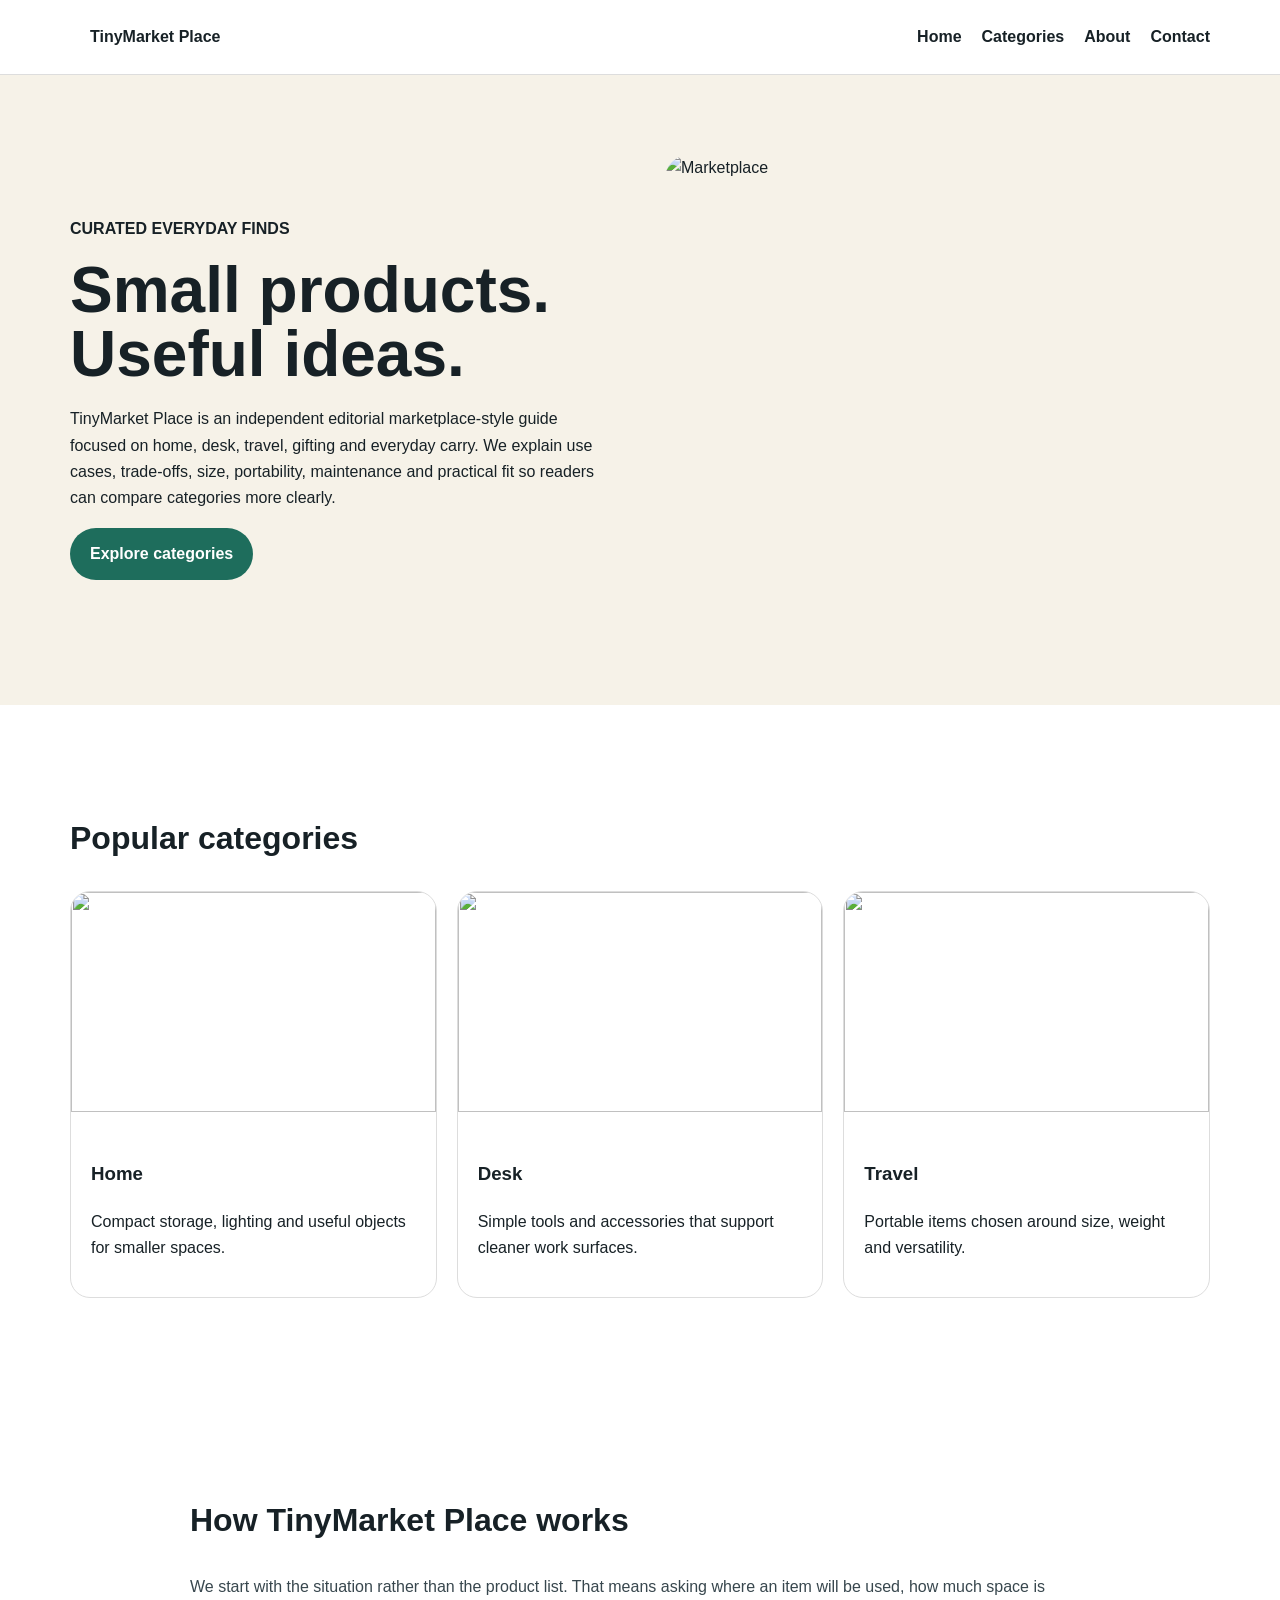
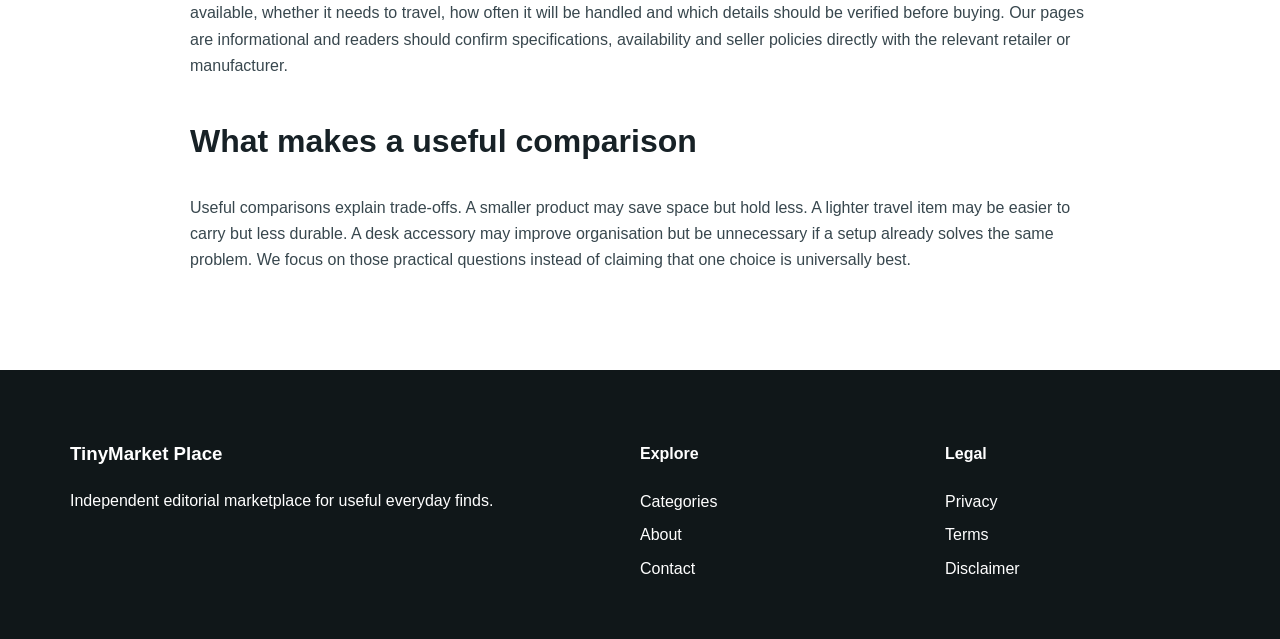
==== index.html @ 058a45a5 "Add files via upload" ====
<!doctype html><html lang="en"><head><meta charset="utf-8"><meta name="viewport" content="width=device-width,initial-scale=1">
<title>TinyMarket Place | Curated Everyday Finds</title><meta name="description" content="TinyMarket Place editorial marketplace guides."><link rel="stylesheet" href="assets/css/style.css"></head><body>
<header><div class="shell nav"><a class="brand" href="index.html">TinyMarket Place</a><nav><a href="index.html">Home</a><a href="categories.html">Categories</a><a href="about.html">About</a><a href="contact.html">Contact</a></nav></div></header>
<main><section class="hero"><div class="shell hero-grid"><div><p><b>CURATED EVERYDAY FINDS</b></p><h1>Small products. Useful ideas.</h1><p>TinyMarket Place is an independent editorial marketplace-style guide focused on home, desk, travel, gifting and everyday carry. We explain use cases, trade-offs, size, portability, maintenance and practical fit so readers can compare categories more clearly.</p><a class="btn" href="categories.html">Explore categories</a></div><img src="https://images.unsplash.com/photo-1441986300917-64674bd600d8?auto=format&fit=crop&w=1200&q=85" alt="Marketplace"></div></section>
<section class="section"><div class="shell"><h2>Popular categories</h2><div class="cards">
<div class="card"><img src="https://images.unsplash.com/photo-1493663284031-b7e3aefcae8e?auto=format&fit=crop&w=900&q=82"><div><h3>Home</h3><p>Compact storage, lighting and useful objects for smaller spaces.</p></div></div>
<div class="card"><img src="https://images.unsplash.com/photo-1499750310107-5fef28a66643?auto=format&fit=crop&w=900&q=82"><div><h3>Desk</h3><p>Simple tools and accessories that support cleaner work surfaces.</p></div></div>
<div class="card"><img src="https://images.unsplash.com/photo-1488646953014-85cb44e25828?auto=format&fit=crop&w=900&q=82"><div><h3>Travel</h3><p>Portable items chosen around size, weight and versatility.</p></div></div>
</div></div></section>
<section class="section"><div class="shell prose"><h2>How TinyMarket Place works</h2><p>We start with the situation rather than the product list. That means asking where an item will be used, how much space is available, whether it needs to travel, how often it will be handled and which details should be verified before buying. Our pages are informational and readers should confirm specifications, availability and seller policies directly with the relevant retailer or manufacturer.</p><h2>What makes a useful comparison</h2><p>Useful comparisons explain trade-offs. A smaller product may save space but hold less. A lighter travel item may be easier to carry but less durable. A desk accessory may improve organisation but be unnecessary if a setup already solves the same problem. We focus on those practical questions instead of claiming that one choice is universally best.</p></div></section></main>
<footer><div class="shell footer-grid"><div><h3>TinyMarket Place</h3><p>Independent editorial marketplace for useful everyday finds.</p></div><div><h4>Explore</h4><a href="categories.html">Categories</a><a href="about.html">About</a><a href="contact.html">Contact</a></div><div><h4>Legal</h4><a href="privacy.html">Privacy</a><a href="terms.html">Terms</a><a href="disclaimer.html">Disclaimer</a></div></div></footer>
</body></html>
---- assets/css/style.css ----
body{margin:0;font-family:Arial,sans-serif;color:#172126;line-height:1.65}.shell{width:min(1140px,calc(100% - 40px));margin:auto}
header{position:sticky;top:0;background:#fff;border-bottom:1px solid #ddd;z-index:10}.nav{height:74px;display:flex;align-items:center;justify-content:space-between}
.brand{font-weight:800;text-decoration:none;color:#172126}.nav a{margin-left:20px;text-decoration:none;color:#172126;font-weight:700}
.hero,.page-hero{padding:80px 0}.hero{background:#f6f2e8}.page-hero{background:#1e6d5c;color:#fff}.hero-grid{display:grid;grid-template-columns:1fr 1fr;gap:50px;align-items:center}
h1{font-size:64px;line-height:1;margin:0 0 20px}h2{font-size:32px}.hero img,.card img{width:100%;object-fit:cover}.hero img{height:470px;border-radius:24px}
.section{padding:80px 0}.cards{display:grid;grid-template-columns:repeat(3,1fr);gap:20px}.card{border:1px solid #ddd;border-radius:20px;overflow:hidden}.card img{height:220px}.card div{padding:20px}
.btn{display:inline-block;background:#1e6d5c;color:#fff;text-decoration:none;padding:13px 20px;border-radius:999px;font-weight:800}.prose{max-width:900px}.prose p{color:#38474e}.prose h2{margin-top:36px}
footer{background:#101719;color:#fff;padding:50px 0}.footer-grid{display:grid;grid-template-columns:2fr 1fr 1fr;gap:40px}.footer-grid a{display:block;color:#fff;text-decoration:none;margin:7px 0}
@media(max-width:800px){.hero-grid,.cards,.footer-grid{grid-template-columns:1fr}h1{font-size:44px}.nav nav{display:none}}
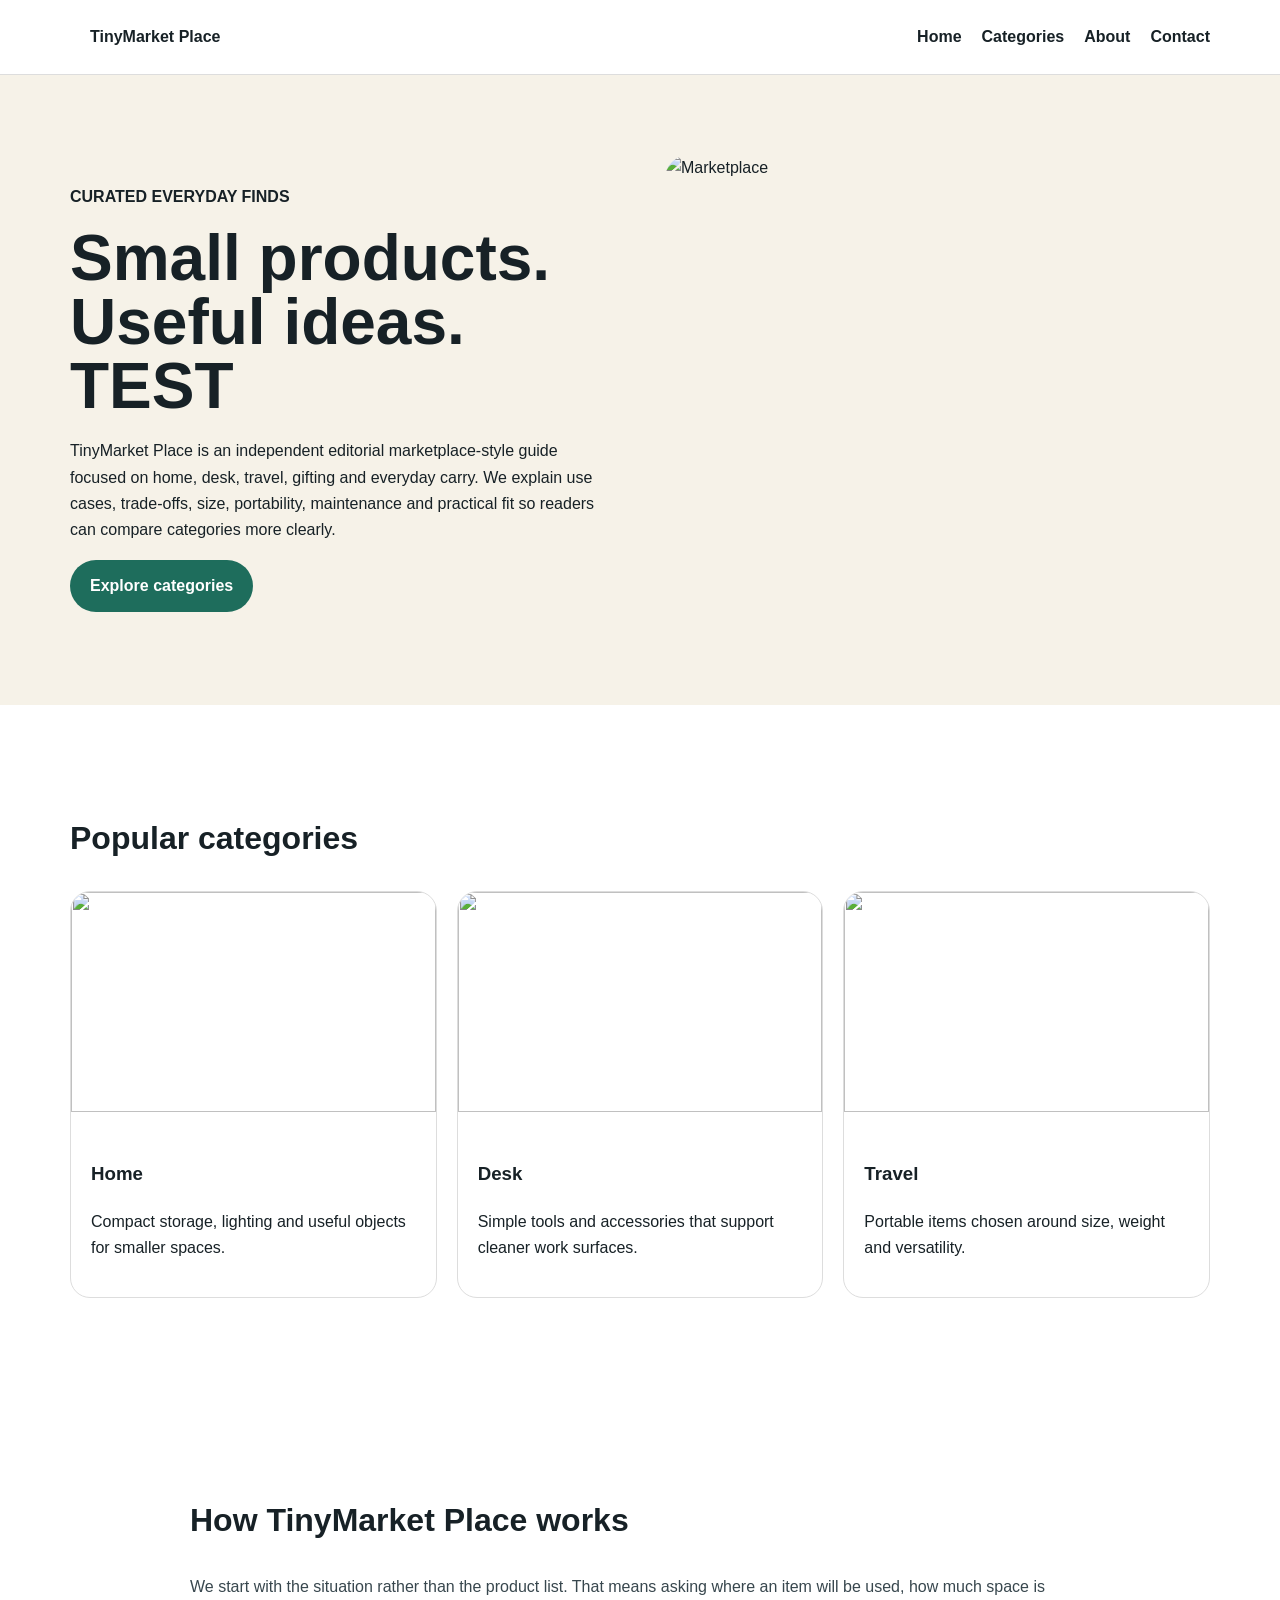
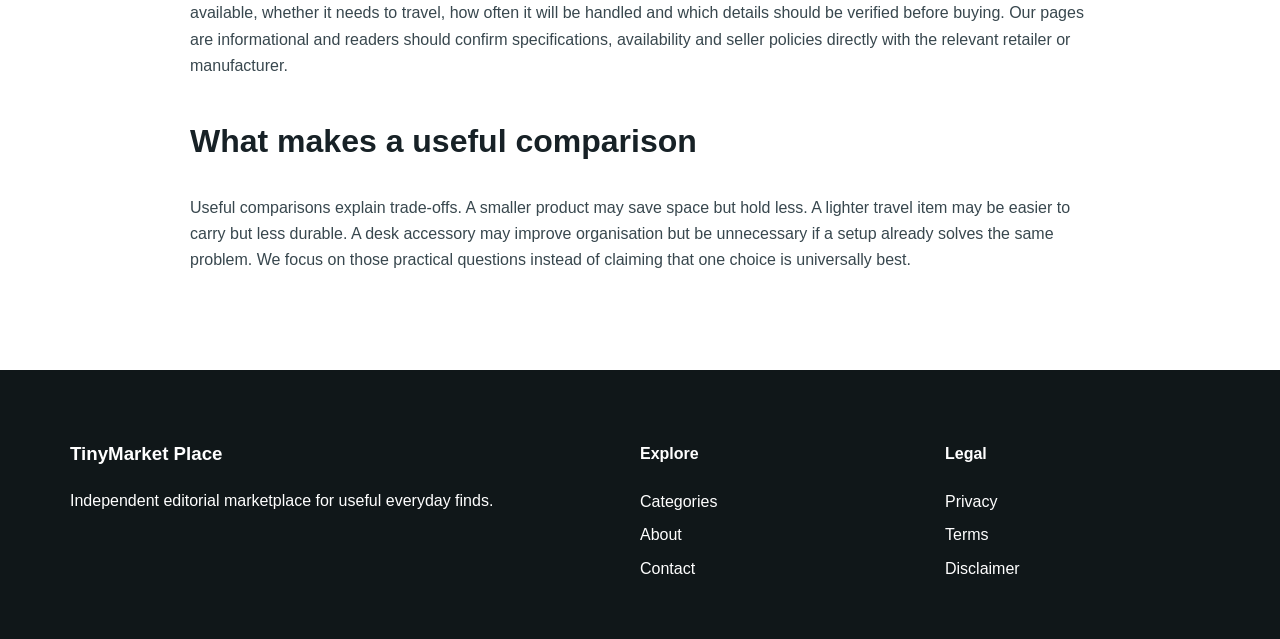
==== commit 917ba745: "Update index from Make" ====
--- a/index.html
+++ b/index.html
@@ -1,12 +1,12 @@
-<!doctype html><html lang="en"><head><meta charset="utf-8"><meta name="viewport" content="width=device-width,initial-scale=1">
-<title>TinyMarket Place | Curated Everyday Finds</title><meta name="description" content="TinyMarket Place editorial marketplace guides."><link rel="stylesheet" href="assets/css/style.css"></head><body>
-<header><div class="shell nav"><a class="brand" href="index.html">TinyMarket Place</a><nav><a href="index.html">Home</a><a href="categories.html">Categories</a><a href="about.html">About</a><a href="contact.html">Contact</a></nav></div></header>
-<main><section class="hero"><div class="shell hero-grid"><div><p><b>CURATED EVERYDAY FINDS</b></p><h1>Small products. Useful ideas.</h1><p>TinyMarket Place is an independent editorial marketplace-style guide focused on home, desk, travel, gifting and everyday carry. We explain use cases, trade-offs, size, portability, maintenance and practical fit so readers can compare categories more clearly.</p><a class="btn" href="categories.html">Explore categories</a></div><img src="https://images.unsplash.com/photo-1441986300917-64674bd600d8?auto=format&fit=crop&w=1200&q=85" alt="Marketplace"></div></section>
-<section class="section"><div class="shell"><h2>Popular categories</h2><div class="cards">
-<div class="card"><img src="https://images.unsplash.com/photo-1493663284031-b7e3aefcae8e?auto=format&fit=crop&w=900&q=82"><div><h3>Home</h3><p>Compact storage, lighting and useful objects for smaller spaces.</p></div></div>
-<div class="card"><img src="https://images.unsplash.com/photo-1499750310107-5fef28a66643?auto=format&fit=crop&w=900&q=82"><div><h3>Desk</h3><p>Simple tools and accessories that support cleaner work surfaces.</p></div></div>
-<div class="card"><img src="https://images.unsplash.com/photo-1488646953014-85cb44e25828?auto=format&fit=crop&w=900&q=82"><div><h3>Travel</h3><p>Portable items chosen around size, weight and versatility.</p></div></div>
-</div></div></section>
-<section class="section"><div class="shell prose"><h2>How TinyMarket Place works</h2><p>We start with the situation rather than the product list. That means asking where an item will be used, how much space is available, whether it needs to travel, how often it will be handled and which details should be verified before buying. Our pages are informational and readers should confirm specifications, availability and seller policies directly with the relevant retailer or manufacturer.</p><h2>What makes a useful comparison</h2><p>Useful comparisons explain trade-offs. A smaller product may save space but hold less. A lighter travel item may be easier to carry but less durable. A desk accessory may improve organisation but be unnecessary if a setup already solves the same problem. We focus on those practical questions instead of claiming that one choice is universally best.</p></div></section></main>
-<footer><div class="shell footer-grid"><div><h3>TinyMarket Place</h3><p>Independent editorial marketplace for useful everyday finds.</p></div><div><h4>Explore</h4><a href="categories.html">Categories</a><a href="about.html">About</a><a href="contact.html">Contact</a></div><div><h4>Legal</h4><a href="privacy.html">Privacy</a><a href="terms.html">Terms</a><a href="disclaimer.html">Disclaimer</a></div></div></footer>
+<!doctype html><html lang="en"><head><meta charset="utf-8"><meta name="viewport" content="width=device-width,initial-scale=1">
+<title>TinyMarket Place | Curated Everyday Finds</title><meta name="description" content="TinyMarket Place editorial marketplace guides."><link rel="stylesheet" href="assets/css/style.css"></head><body>
+<header><div class="shell nav"><a class="brand" href="index.html">TinyMarket Place</a><nav><a href="index.html">Home</a><a href="categories.html">Categories</a><a href="about.html">About</a><a href="contact.html">Contact</a></nav></div></header>
+<main><section class="hero"><div class="shell hero-grid"><div><p><b>CURATED EVERYDAY FINDS</b></p><h1>Small products. Useful ideas. TEST</h1><p>TinyMarket Place is an independent editorial marketplace-style guide focused on home, desk, travel, gifting and everyday carry. We explain use cases, trade-offs, size, portability, maintenance and practical fit so readers can compare categories more clearly.</p><a class="btn" href="categories.html">Explore categories</a></div><img src="https://images.unsplash.com/photo-1441986300917-64674bd600d8?auto=format&fit=crop&w=1200&q=85" alt="Marketplace"></div></section>
+<section class="section"><div class="shell"><h2>Popular categories</h2><div class="cards">
+<div class="card"><img src="https://images.unsplash.com/photo-1493663284031-b7e3aefcae8e?auto=format&fit=crop&w=900&q=82"><div><h3>Home</h3><p>Compact storage, lighting and useful objects for smaller spaces.</p></div></div>
+<div class="card"><img src="https://images.unsplash.com/photo-1499750310107-5fef28a66643?auto=format&fit=crop&w=900&q=82"><div><h3>Desk</h3><p>Simple tools and accessories that support cleaner work surfaces.</p></div></div>
+<div class="card"><img src="https://images.unsplash.com/photo-1488646953014-85cb44e25828?auto=format&fit=crop&w=900&q=82"><div><h3>Travel</h3><p>Portable items chosen around size, weight and versatility.</p></div></div>
+</div></div></section>
+<section class="section"><div class="shell prose"><h2>How TinyMarket Place works</h2><p>We start with the situation rather than the product list. That means asking where an item will be used, how much space is available, whether it needs to travel, how often it will be handled and which details should be verified before buying. Our pages are informational and readers should confirm specifications, availability and seller policies directly with the relevant retailer or manufacturer.</p><h2>What makes a useful comparison</h2><p>Useful comparisons explain trade-offs. A smaller product may save space but hold less. A lighter travel item may be easier to carry but less durable. A desk accessory may improve organisation but be unnecessary if a setup already solves the same problem. We focus on those practical questions instead of claiming that one choice is universally best.</p></div></section></main>
+<footer><div class="shell footer-grid"><div><h3>TinyMarket Place</h3><p>Independent editorial marketplace for useful everyday finds.</p></div><div><h4>Explore</h4><a href="categories.html">Categories</a><a href="about.html">About</a><a href="contact.html">Contact</a></div><div><h4>Legal</h4><a href="privacy.html">Privacy</a><a href="terms.html">Terms</a><a href="disclaimer.html">Disclaimer</a></div></div></footer>
 </body></html>
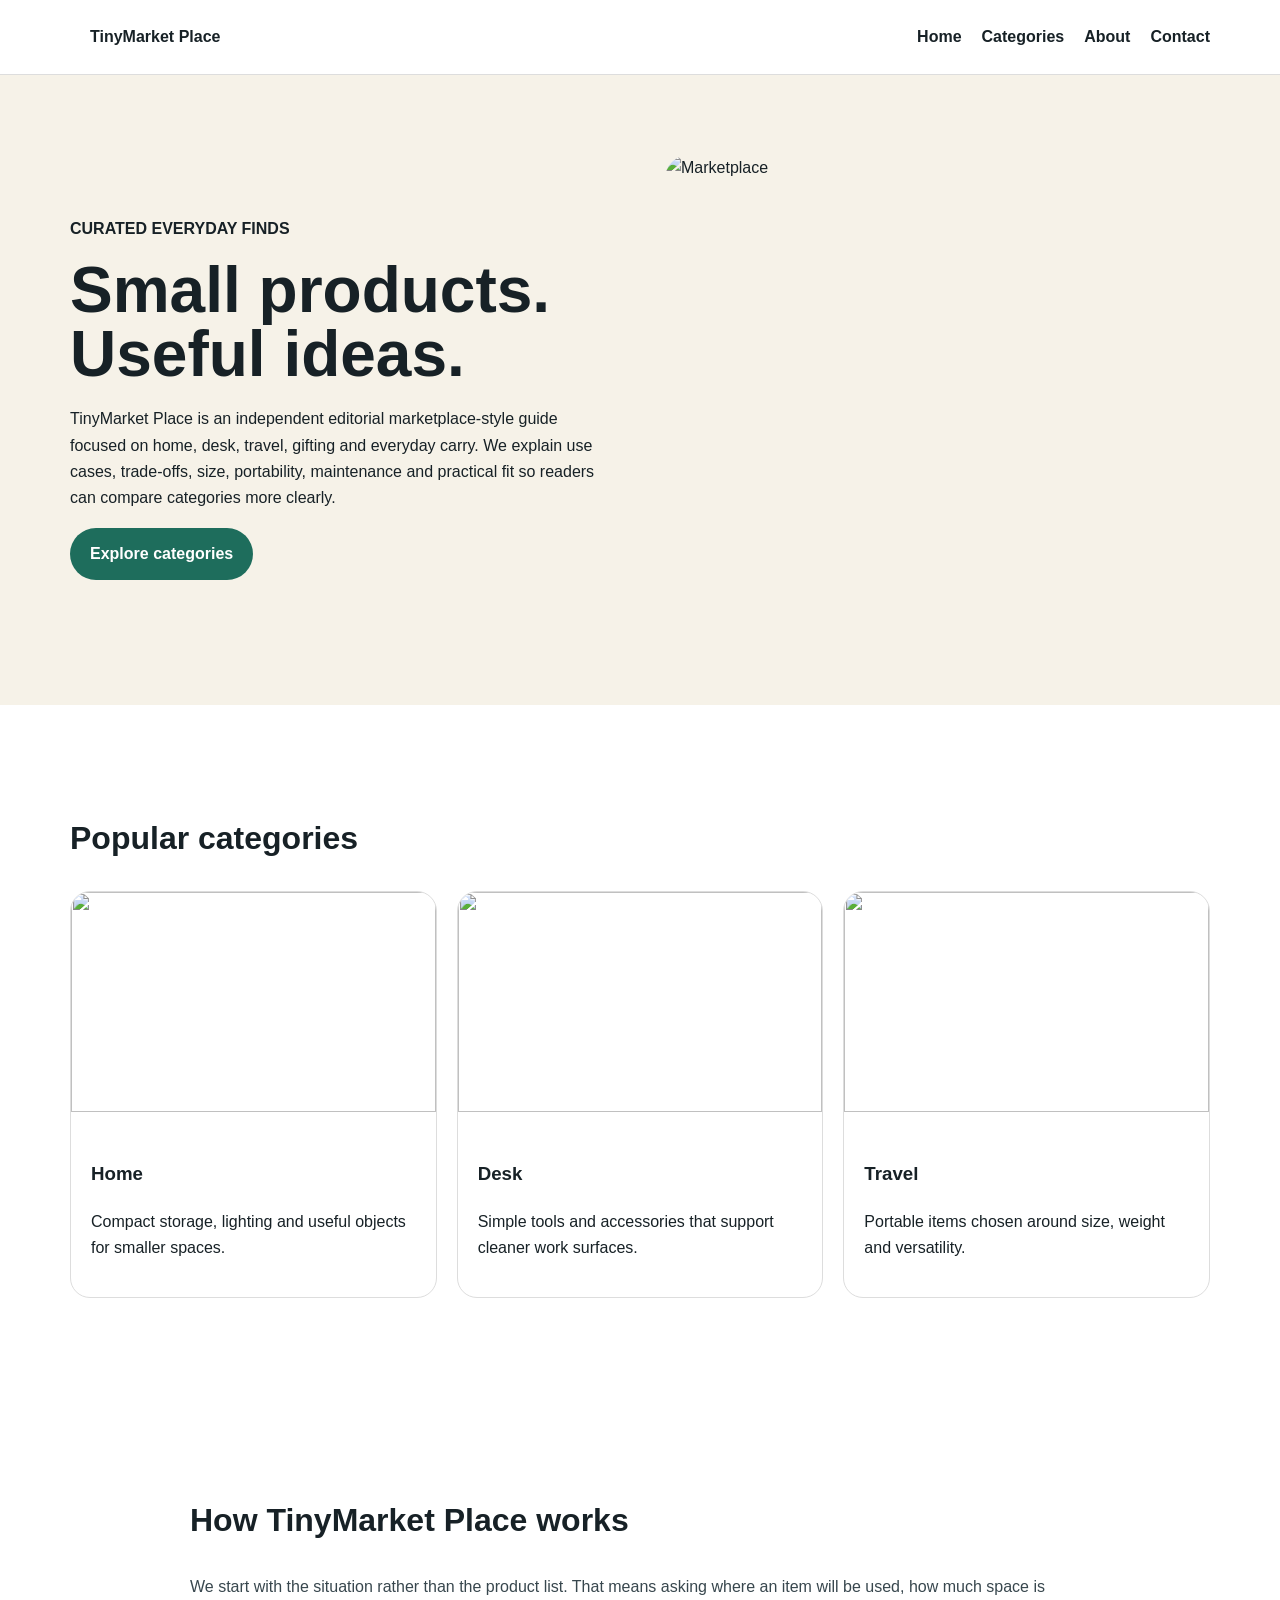
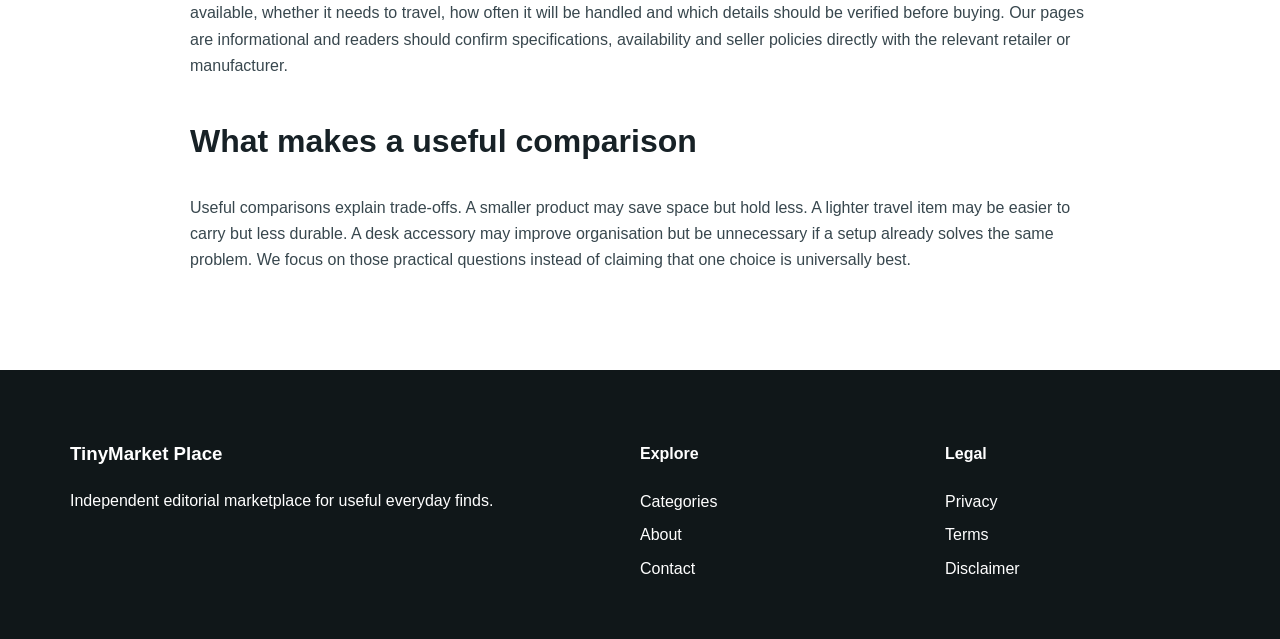
==== commit 36ddba17: "Update index from Make" ====
--- a/index.html
+++ b/index.html
@@ -1,7 +1,7 @@
 <!doctype html><html lang="en"><head><meta charset="utf-8"><meta name="viewport" content="width=device-width,initial-scale=1">
 <title>TinyMarket Place | Curated Everyday Finds</title><meta name="description" content="TinyMarket Place editorial marketplace guides."><link rel="stylesheet" href="assets/css/style.css"></head><body>
 <header><div class="shell nav"><a class="brand" href="index.html">TinyMarket Place</a><nav><a href="index.html">Home</a><a href="categories.html">Categories</a><a href="about.html">About</a><a href="contact.html">Contact</a></nav></div></header>
-<main><section class="hero"><div class="shell hero-grid"><div><p><b>CURATED EVERYDAY FINDS</b></p><h1>Small products. Useful ideas. TEST</h1><p>TinyMarket Place is an independent editorial marketplace-style guide focused on home, desk, travel, gifting and everyday carry. We explain use cases, trade-offs, size, portability, maintenance and practical fit so readers can compare categories more clearly.</p><a class="btn" href="categories.html">Explore categories</a></div><img src="https://images.unsplash.com/photo-1441986300917-64674bd600d8?auto=format&fit=crop&w=1200&q=85" alt="Marketplace"></div></section>
+<main><section class="hero"><div class="shell hero-grid"><div><p><b>CURATED EVERYDAY FINDS</b></p><h1>Small products. Useful ideas.</h1><p>TinyMarket Place is an independent editorial marketplace-style guide focused on home, desk, travel, gifting and everyday carry. We explain use cases, trade-offs, size, portability, maintenance and practical fit so readers can compare categories more clearly.</p><a class="btn" href="categories.html">Explore categories</a></div><img src="https://images.unsplash.com/photo-1441986300917-64674bd600d8?auto=format&fit=crop&w=1200&q=85" alt="Marketplace"></div></section>
 <section class="section"><div class="shell"><h2>Popular categories</h2><div class="cards">
 <div class="card"><img src="https://images.unsplash.com/photo-1493663284031-b7e3aefcae8e?auto=format&fit=crop&w=900&q=82"><div><h3>Home</h3><p>Compact storage, lighting and useful objects for smaller spaces.</p></div></div>
 <div class="card"><img src="https://images.unsplash.com/photo-1499750310107-5fef28a66643?auto=format&fit=crop&w=900&q=82"><div><h3>Desk</h3><p>Simple tools and accessories that support cleaner work surfaces.</p></div></div>
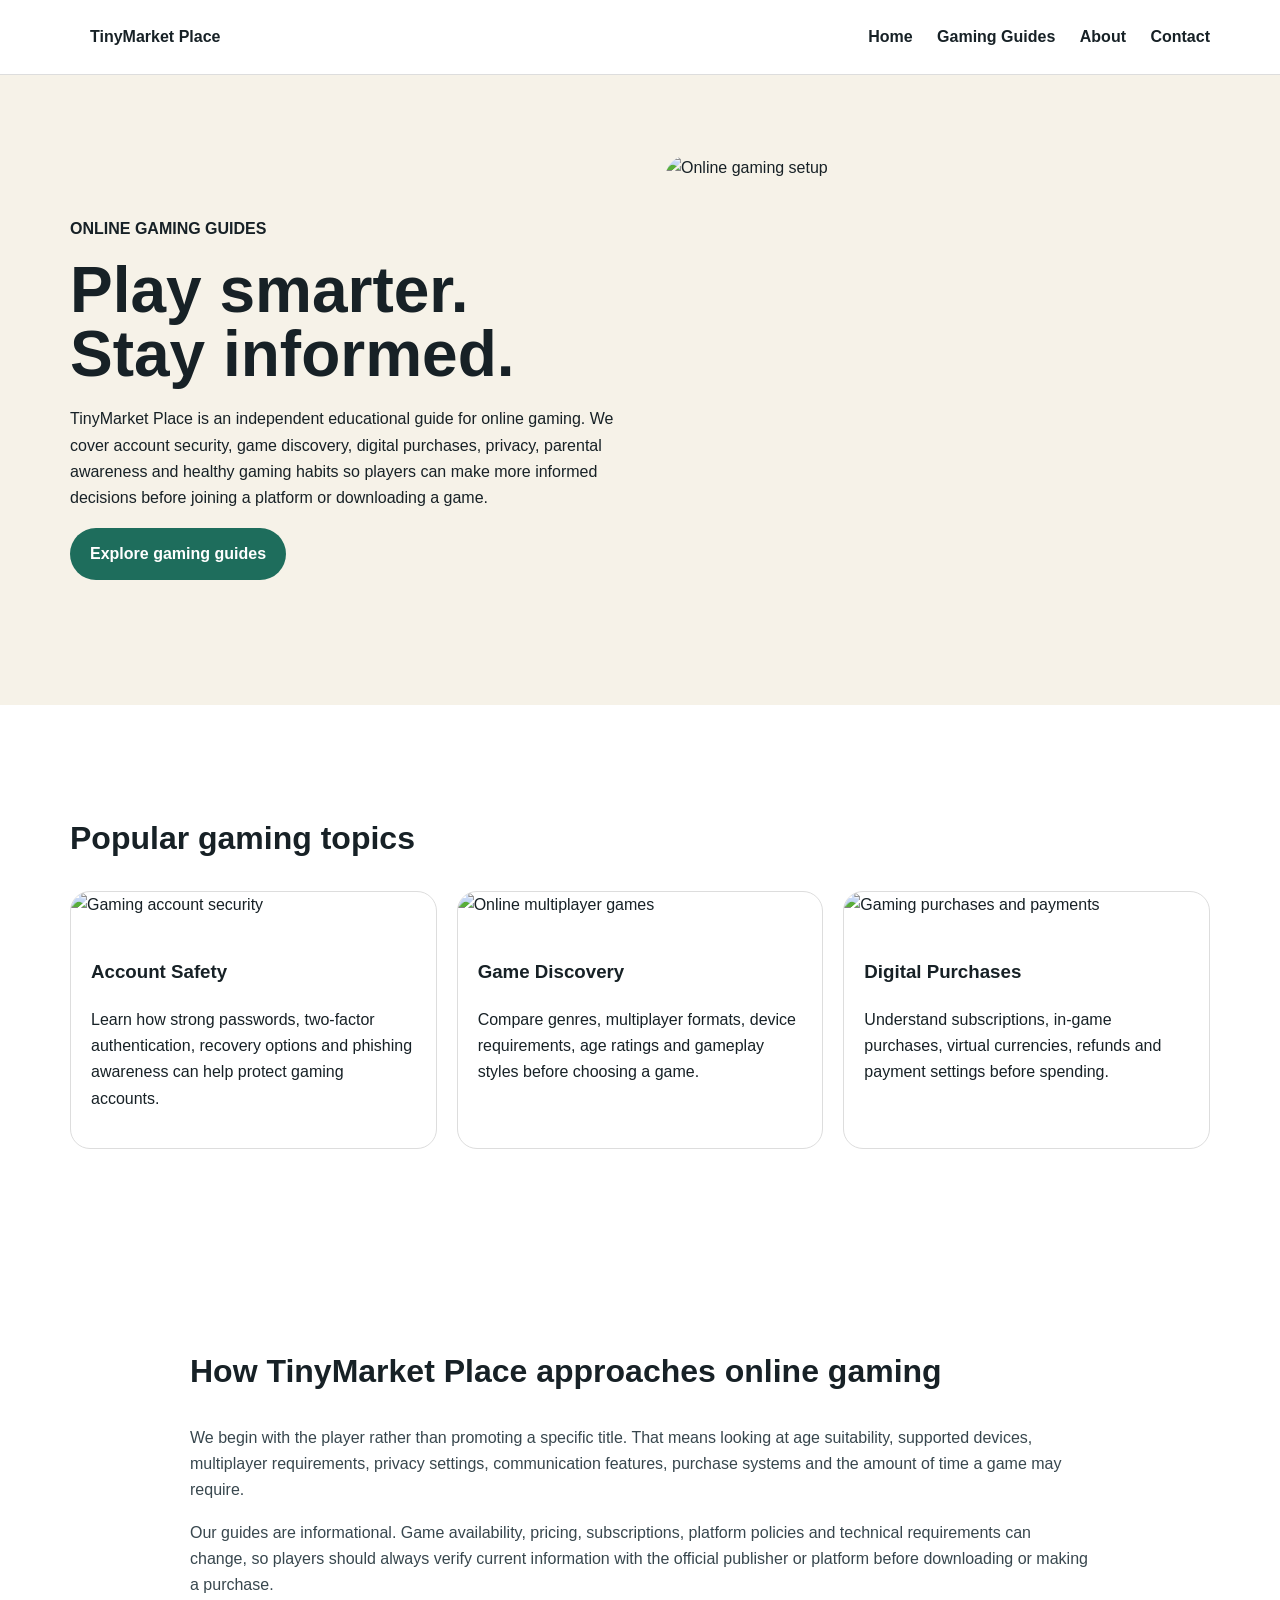
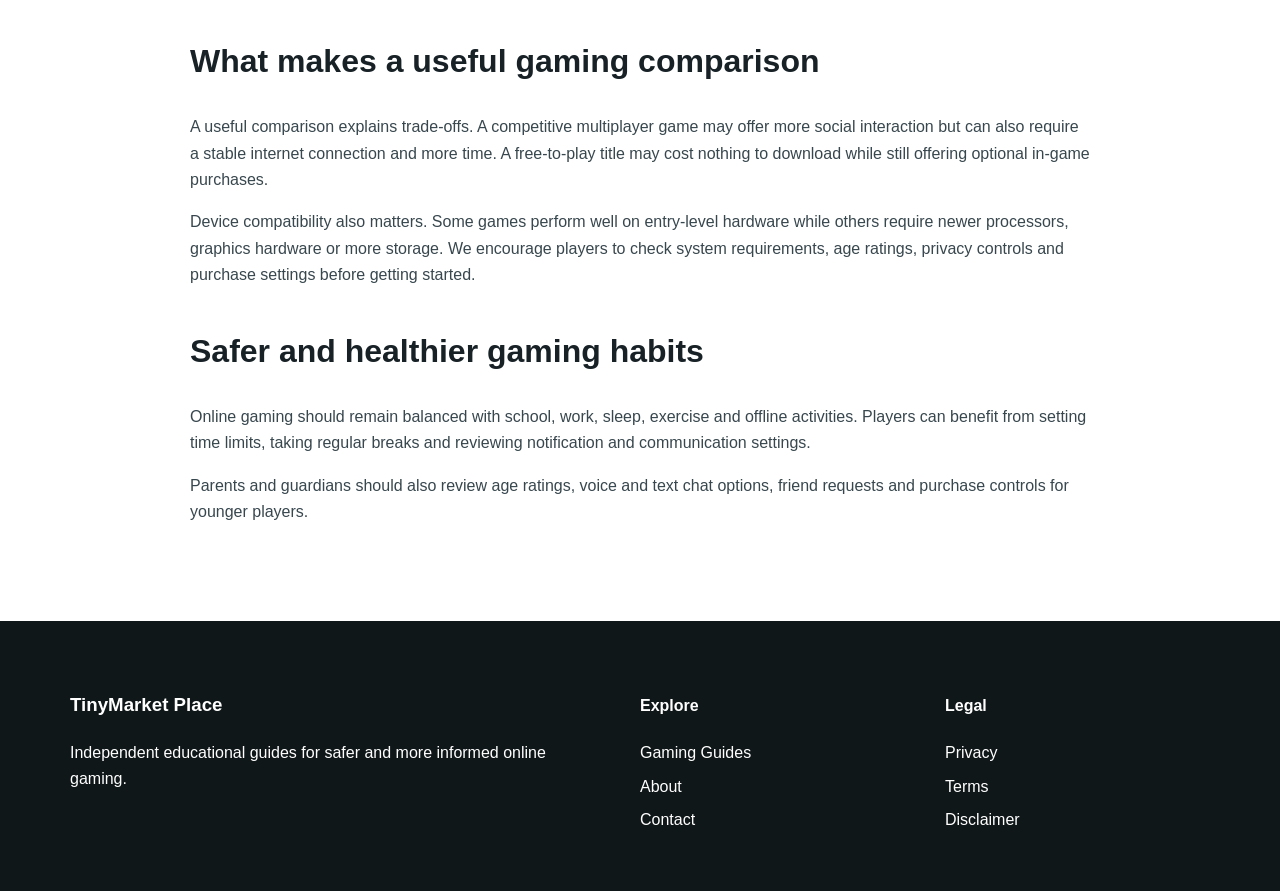
==== commit 8828db23: "Update index from Make" ====
--- a/index.html
+++ b/index.html
@@ -1,12 +1,300 @@
-<!doctype html><html lang="en"><head><meta charset="utf-8"><meta name="viewport" content="width=device-width,initial-scale=1">
-<title>TinyMarket Place | Curated Everyday Finds</title><meta name="description" content="TinyMarket Place editorial marketplace guides."><link rel="stylesheet" href="assets/css/style.css"></head><body>
-<header><div class="shell nav"><a class="brand" href="index.html">TinyMarket Place</a><nav><a href="index.html">Home</a><a href="categories.html">Categories</a><a href="about.html">About</a><a href="contact.html">Contact</a></nav></div></header>
-<main><section class="hero"><div class="shell hero-grid"><div><p><b>CURATED EVERYDAY FINDS</b></p><h1>Small products. Useful ideas.</h1><p>TinyMarket Place is an independent editorial marketplace-style guide focused on home, desk, travel, gifting and everyday carry. We explain use cases, trade-offs, size, portability, maintenance and practical fit so readers can compare categories more clearly.</p><a class="btn" href="categories.html">Explore categories</a></div><img src="https://images.unsplash.com/photo-1441986300917-64674bd600d8?auto=format&fit=crop&w=1200&q=85" alt="Marketplace"></div></section>
-<section class="section"><div class="shell"><h2>Popular categories</h2><div class="cards">
-<div class="card"><img src="https://images.unsplash.com/photo-1493663284031-b7e3aefcae8e?auto=format&fit=crop&w=900&q=82"><div><h3>Home</h3><p>Compact storage, lighting and useful objects for smaller spaces.</p></div></div>
-<div class="card"><img src="https://images.unsplash.com/photo-1499750310107-5fef28a66643?auto=format&fit=crop&w=900&q=82"><div><h3>Desk</h3><p>Simple tools and accessories that support cleaner work surfaces.</p></div></div>
-<div class="card"><img src="https://images.unsplash.com/photo-1488646953014-85cb44e25828?auto=format&fit=crop&w=900&q=82"><div><h3>Travel</h3><p>Portable items chosen around size, weight and versatility.</p></div></div>
-</div></div></section>
-<section class="section"><div class="shell prose"><h2>How TinyMarket Place works</h2><p>We start with the situation rather than the product list. That means asking where an item will be used, how much space is available, whether it needs to travel, how often it will be handled and which details should be verified before buying. Our pages are informational and readers should confirm specifications, availability and seller policies directly with the relevant retailer or manufacturer.</p><h2>What makes a useful comparison</h2><p>Useful comparisons explain trade-offs. A smaller product may save space but hold less. A lighter travel item may be easier to carry but less durable. A desk accessory may improve organisation but be unnecessary if a setup already solves the same problem. We focus on those practical questions instead of claiming that one choice is universally best.</p></div></section></main>
-<footer><div class="shell footer-grid"><div><h3>TinyMarket Place</h3><p>Independent editorial marketplace for useful everyday finds.</p></div><div><h4>Explore</h4><a href="categories.html">Categories</a><a href="about.html">About</a><a href="contact.html">Contact</a></div><div><h4>Legal</h4><a href="privacy.html">Privacy</a><a href="terms.html">Terms</a><a href="disclaimer.html">Disclaimer</a></div></div></footer>
-</body></html>+<!doctype html>
+<html lang="en">
+<head>
+  <meta charset="utf-8">
+  <meta name="viewport" content="width=device-width,initial-scale=1">
+
+  <title>TinyMarket Place | Online Gaming Guides</title>
+
+  <meta
+    name="description"
+    content="Independent online gaming guides covering account safety, game discovery, digital purchases, parental awareness and responsible play."
+  >
+
+  <link rel="stylesheet" href="assets/css/style.css">
+</head>
+
+<body>
+
+<header>
+  <div class="shell nav">
+
+    <a class="brand" href="index.html">
+      TinyMarket Place
+    </a>
+
+    <nav>
+      <a href="index.html">Home</a>
+      <a href="categories.html">Gaming Guides</a>
+      <a href="about.html">About</a>
+      <a href="contact.html">Contact</a>
+    </nav>
+
+  </div>
+</header>
+
+
+<main>
+
+  <!-- HERO -->
+  <section class="hero">
+
+    <div class="shell hero-grid">
+
+      <div>
+
+        <p>
+          <b>ONLINE GAMING GUIDES</b>
+        </p>
+
+        <h1>
+          Play smarter. Stay informed.
+        </h1>
+
+        <p>
+          TinyMarket Place is an independent educational guide for online
+          gaming. We cover account security, game discovery, digital
+          purchases, privacy, parental awareness and healthy gaming habits
+          so players can make more informed decisions before joining a
+          platform or downloading a game.
+        </p>
+
+        <a class="btn" href="categories.html">
+          Explore gaming guides
+        </a>
+
+      </div>
+
+      <img
+        src="https://images.unsplash.com/photo-1542751371-adc38448a05e?auto=format&fit=crop&w=1200&q=85"
+        alt="Online gaming setup"
+      >
+
+    </div>
+
+  </section>
+
+
+  <!-- POPULAR TOPICS -->
+  <section class="section">
+
+    <div class="shell">
+
+      <h2>
+        Popular gaming topics
+      </h2>
+
+      <div class="cards">
+
+        <div class="card">
+
+          <img
+            src="https://images.unsplash.com/photo-1511512578047-dfb367046420?auto=format&fit=crop&w=900&q=82"
+            alt="Gaming account security"
+          >
+
+          <div>
+
+            <h3>
+              Account Safety
+            </h3>
+
+            <p>
+              Learn how strong passwords, two-factor authentication,
+              recovery options and phishing awareness can help protect
+              gaming accounts.
+            </p>
+
+          </div>
+
+        </div>
+
+
+        <div class="card">
+
+          <img
+            src="https://images.unsplash.com/photo-1493711662062-fa541adb3fc8?auto=format&fit=crop&w=900&q=82"
+            alt="Online multiplayer games"
+          >
+
+          <div>
+
+            <h3>
+              Game Discovery
+            </h3>
+
+            <p>
+              Compare genres, multiplayer formats, device requirements,
+              age ratings and gameplay styles before choosing a game.
+            </p>
+
+          </div>
+
+        </div>
+
+
+        <div class="card">
+
+          <img
+            src="https://images.unsplash.com/photo-1598550476439-6847785fcea6?auto=format&fit=crop&w=900&q=82"
+            alt="Gaming purchases and payments"
+          >
+
+          <div>
+
+            <h3>
+              Digital Purchases
+            </h3>
+
+            <p>
+              Understand subscriptions, in-game purchases, virtual
+              currencies, refunds and payment settings before spending.
+            </p>
+
+          </div>
+
+        </div>
+
+      </div>
+
+    </div>
+
+  </section>
+
+
+  <!-- HOW IT WORKS -->
+  <section class="section">
+
+    <div class="shell prose">
+
+      <h2>
+        How TinyMarket Place approaches online gaming
+      </h2>
+
+      <p>
+        We begin with the player rather than promoting a specific title.
+        That means looking at age suitability, supported devices,
+        multiplayer requirements, privacy settings, communication
+        features, purchase systems and the amount of time a game may
+        require.
+      </p>
+
+      <p>
+        Our guides are informational. Game availability, pricing,
+        subscriptions, platform policies and technical requirements can
+        change, so players should always verify current information with
+        the official publisher or platform before downloading or making
+        a purchase.
+      </p>
+
+
+      <h2>
+        What makes a useful gaming comparison
+      </h2>
+
+      <p>
+        A useful comparison explains trade-offs. A competitive multiplayer
+        game may offer more social interaction but can also require a
+        stable internet connection and more time. A free-to-play title may
+        cost nothing to download while still offering optional in-game
+        purchases.
+      </p>
+
+      <p>
+        Device compatibility also matters. Some games perform well on
+        entry-level hardware while others require newer processors,
+        graphics hardware or more storage. We encourage players to check
+        system requirements, age ratings, privacy controls and purchase
+        settings before getting started.
+      </p>
+
+
+      <h2>
+        Safer and healthier gaming habits
+      </h2>
+
+      <p>
+        Online gaming should remain balanced with school, work, sleep,
+        exercise and offline activities. Players can benefit from setting
+        time limits, taking regular breaks and reviewing notification and
+        communication settings.
+      </p>
+
+      <p>
+        Parents and guardians should also review age ratings, voice and
+        text chat options, friend requests and purchase controls for
+        younger players.
+      </p>
+
+    </div>
+
+  </section>
+
+</main>
+
+
+<footer>
+
+  <div class="shell footer-grid">
+
+    <div>
+
+      <h3>
+        TinyMarket Place
+      </h3>
+
+      <p>
+        Independent educational guides for safer and more informed online
+        gaming.
+      </p>
+
+    </div>
+
+
+    <div>
+
+      <h4>
+        Explore
+      </h4>
+
+      <a href="categories.html">
+        Gaming Guides
+      </a>
+
+      <a href="about.html">
+        About
+      </a>
+
+      <a href="contact.html">
+        Contact
+      </a>
+
+    </div>
+
+
+    <div>
+
+      <h4>
+        Legal
+      </h4>
+
+      <a href="privacy.html">
+        Privacy
+      </a>
+
+      <a href="terms.html">
+        Terms
+      </a>
+
+      <a href="disclaimer.html">
+        Disclaimer
+      </a>
+
+    </div>
+
+  </div>
+
+</footer>
+
+</body>
+</html>
